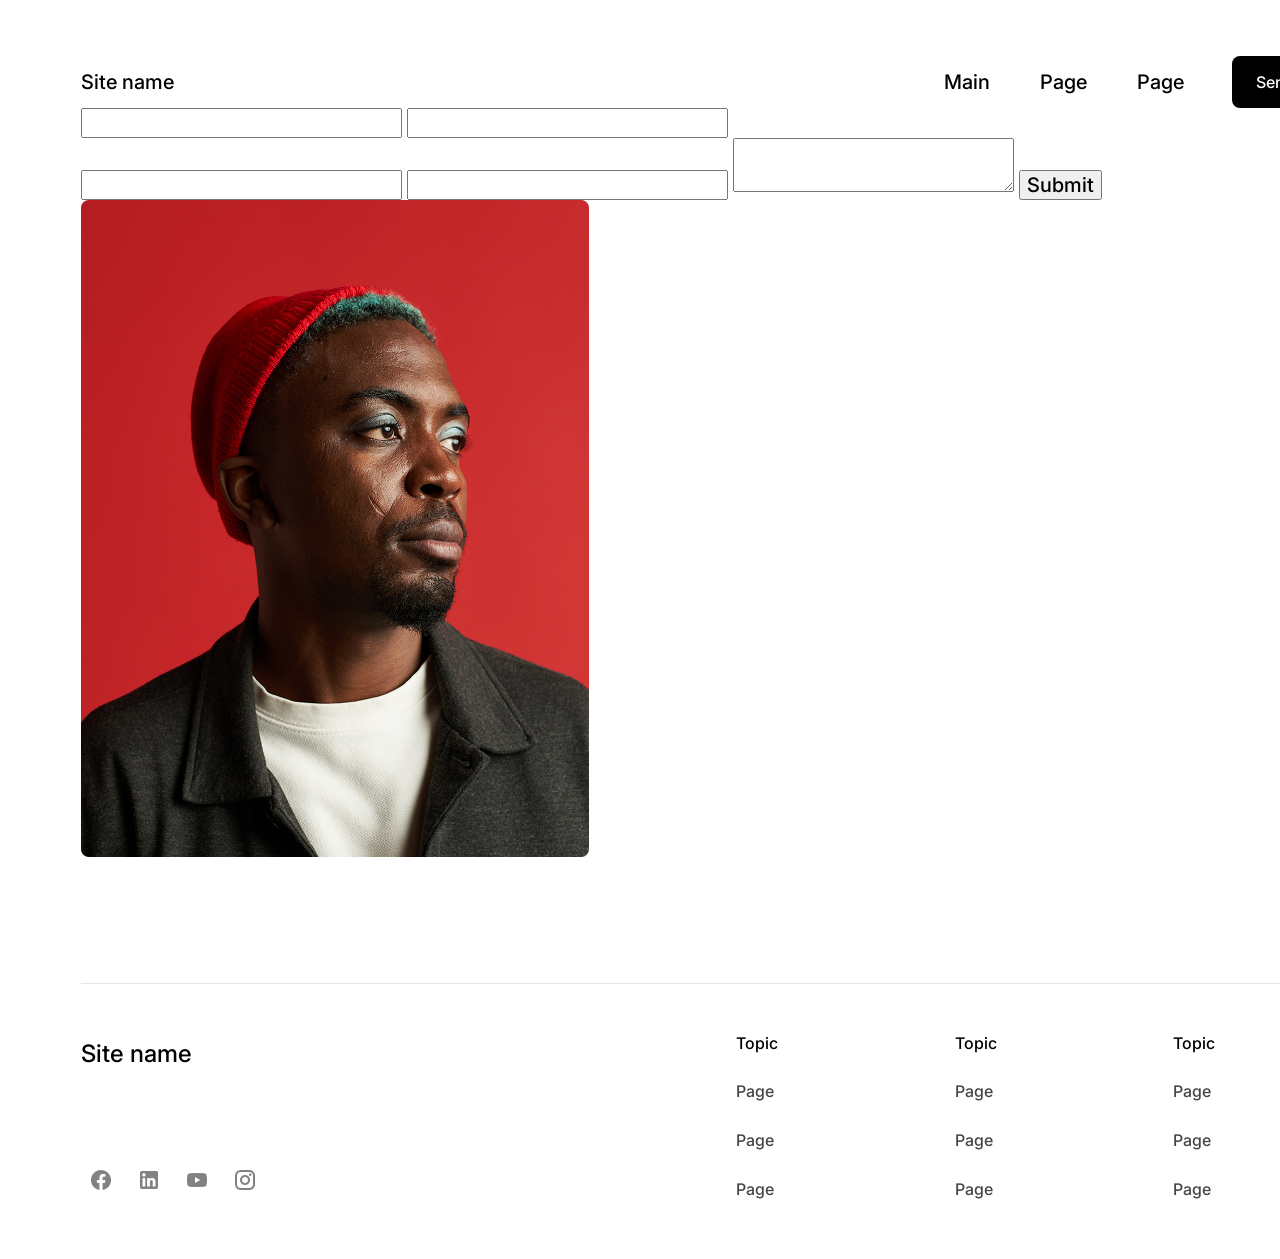
==== contact.html @ 1978d512 "save" ====
<!DOCTYPE html>
<html lang="en">

<head>
    <meta charset="utf-8">

    <meta name="viewport" content="width=device-width, initial-scale=1">

    <title>Test Task Site</title>

    <script src="./js/jquery-4.0.0.min.js"></script>
    <script src="./js/main.js"></script>

    <link rel="stylesheet" href="./css/main.css">
</head>

<body>
    <main id="container">
        <header id="header">
            <div id="top-left">
                <div id="top-logo">
                    <a href="./">
                        Site name
                    </a>
                </div>
            </div>
            
            <div id="top-right">
                <nav id="top-nav-menu" class="nav-menu">
                    <ul class="list-none">
                        <li>
                            <a href="./">
                                Main
                            </a>
                        </li>
                        <li>
                            <a href="./">
                                Page
                            </a>
                        </li>
                        <li>
                            <a href="./">
                                Page
                            </a>
                        </li>
                    </ul>
                </nav>

                <button class="btn-black">
                    Send form
                </button>
            </div>
        </header>
        
        <section id="contact-us">
            <div id="contact-left">
                <form class="contact-form" action="./">
                    <div class="input-group">
                        <input type="text" id="name" name="name" placeholder="">
                        <input type="text" id="lastname" name="lastname" placeholder="">
                    </div>

                    <input type="email" id="email" name="email">

                    <input type="tel" id="tel" name="tel">

                    <textarea name="message" id="message"></textarea>

                    <input type="submit" id="send" name="send">
                </form>
            </div>

            <div id="contact-right">
                <div class="cnt-img">
                    <img src="./img/Hero.jpg" alt="seo word, seo word, seo word">
                </div>
            </div>
        </section>

        <footer>
            <div id="ftr-left">
                <div class="ftr-logo">
                    <a href="./">
                        Site name
                    </a>
                </div>

                <div class="ftr-socials">
                    <a href="#">
                        <img src="./img/fb.png" alt="seo word, seo word, seo word">
                    </a>

                    <a href="#">
                        <img src="./img/in.png" alt="seo word, seo word, seo word">
                    </a>

                    <a href="#">
                        <img src="./img/yt.png" alt="seo word, seo word, seo word">
                    </a>

                    <a href="#">
                        <img src="./img/is.png" alt="seo word, seo word, seo word">
                    </a>
                </div>
            </div>

            <div id="ftr-right">
                <div class="menu-wrap">
                    <strong>
                        Topic
                    </strong>

                    <nav class="menu-body">
                        <ul class="list-none">
                            <li>
                                <a class="color1" href="./#">Page</a>
                            </li>

                            <li>
                                <a class="color1" href="./#">Page</a>
                            </li>

                            <li>
                                <a class="color1" href="./#">Page</a>
                            </li>
                        </ul>
                    </nav>
                </div><!--menu-wrap-->

                <div class="menu-wrap">
                    <strong>
                        Topic
                    </strong>

                    <nav class="menu-body">
                        <ul class="list-none">
                            <li>
                                <a class="color1" href="./#">Page</a>
                            </li>

                            <li>
                                <a class="color1" href="./#">Page</a>
                            </li>

                            <li>
                                <a class="color1" href="./#">Page</a>
                            </li>
                        </ul>
                    </nav>
                </div><!--menu-wrap-->

                <div class="menu-wrap">
                    <strong>
                        Topic
                    </strong>

                    <nav class="menu-body">
                        <ul class="list-none">
                            <li>
                                <a class="color1" href="./#">Page</a>
                            </li>

                            <li>
                                <a class="color1" href="./#">Page</a>
                            </li>

                            <li>
                                <a class="color1" href="./#">Page</a>
                            </li>
                        </ul>
                    </nav>
                </div><!--menu-wrap-->
            </div>
        </footer>
    </main>
</body>

</html>
---- css/main.css ----
@font-face {
    font-family: 'Inter';
    src: url(../fonts/inter-normal.ttf);
}

@font-face {
    font-family: 'Inter-Italic';
    src: url(../fonts/inter-italic.ttf);
}

html, body{
    margin:0;
    padding:0;
    font-family: 'Inter';
    font-size: 20px;
    font-weight: 500;
    color:#000000;
}

body *{
    font-family: 'Inter';
    font-size: 20px;
    font-weight: 500;
    color:#000000;
    box-sizing: border-box;
}

h1{
    font-weight: 700;
    font-size: 64px;
    letter-spacing: 1%;
    margin:50px 0 40px 0;
}

h2{
    font-size: 40px;
    font-weight: 600;
    margin:50px 0 40px 0;
}

h6{
    font-weight: 400;
    font-size: 24px;
    margin:30px 0 20px 0;
}

.head-h.color1,
span.color1{
    color: #828282;
}

a.color1{
    color: #454545;
}

.head-h.align1{
    text-align: center;
}

ul.list-none{
    list-style: none;
    padding:0;
    margin: 0;
}

a{
    text-decoration: none;
}

#container{
    width:1440px;
    margin:0 auto;
    padding-top:40px;
    padding:56px 81px 0 81px;
}

#header{
    display: flex;
    width: 100%;
    justify-content: space-between;
    align-items: center;
    height: 52px;
}

#top-left{
    display: flex;
    width: 50%;
    justify-content: start;
    align-items: center;
}

#top-logo a{
    display: block;
}

#top-right{
    display: flex;
    width: 50%;
    justify-content: end;
    align-items: center;
}

#top-nav-menu ul{
    display:flex;
    margin: 0 48px 0 0;
}

#top-nav-menu ul li{
    padding:0;
    margin: 0 0 0 50px;
}

#top-nav-menu ul li a{

}

.btn-black{
    display: flex;
    justify-content: center;
    align-items: center;
    width:127px;
    height: 52px;
    line-height: 52px;
    border-radius: 8px;
    padding:0;
    margin:0;
    font-size: 16px;
    background-color: #000000;
    border:none;
    outline: none;
    color:#ffffff;
    cursor: pointer;
}

/**********************/

#first-section{
    padding-top:126px;
}

#first-section h1{
    margin-bottom:28px;
}

#first-section h6{
    margin-top:0;
    margin-bottom:27px;
    letter-spacing: 3%;
}

button.align1{
    margin:0 auto;
}

/**********************/

#second-section{
    padding:124px 0 0 0;
}

.slider-img{
    width: 1280px;
    height: 640px;
}

.slider-img img{
    width: 100%;
    border-radius: 8px;
}

/**********************/

#third-section{
    padding:68px 0 0 0;
}

#third-section h2{
    margin-bottom:9px;
    letter-spacing: 3%;
}

#third-section h6{
    margin-top:0;
    letter-spacing: 2%;
}

#reviews{
    display: flex;
    width: 100%;
    flex-wrap: wrap;
    justify-content: space-between;
    padding:19px 0 0 0;
}

.one-review{
    width: 404px;
    padding:31px 31px 34px 31px;
    border-radius: 12px;
    box-shadow: -4px 8px 20px 0 rgba(0, 0, 0, 0.1);
}

.one-review strong{
    letter-spacing: 1%;
}

.user-blk{
    display: flex;
    width: 100%;
    justify-content: start;
    margin:53px 0 0 0;
}

.user-blk .user-img{
    width: 45px;
    height: 45px;
    margin-right: 16px;
}

.user-blk .user-img img{
    width: 100%;
}

.explain-blk{
    display: flex;
    flex-direction: column;
    justify-content: space-between;
    align-items: start;
}

.explain-blk .user-name{
    font-size: 16px;
}

.explain-blk .user-note{
    font-size: 16px;
}

/**********************/

footer{
    display:flex;
    width:100%;
    justify-content: space-between;
    border-top:1px solid #E6E6E6;
    margin-top:121px;
    padding:49px 0 59px 0;
}

#ftr-left{
    display:flex;
    width: 50%;
    flex-direction: column;
    justify-content: space-between;
    align-items: start;
}

#ftr-right{
    display:flex;
    width: 50%;
    justify-content: start;
    padding-left: 16px;
}

.ftr-logo{
    margin:6px 0 50px 0;
}

.ftr-logo a{
    display: block;
    font-size: 24px;
    font-weight: 400px;
}

.ftr-socials{
    display: flex;
    height: 40px;
    justify-content: start;
}

.ftr-socials a{
    display: block;
    width: 40px;
    height: 40px;
    margin-right: 8px;
}

.ftr-socials a:last-of-type{
    margin-right: 0;
}

.ftr-socials a img{
    display: block;
    height: 100%;
}

.menu-wrap{
    width: 187px;
    margin-right: 33px;
}

.menu-wrap:last-of-type{
    margin-right: 0;
}

.menu-wrap strong{
    display: block;
    font-size: 16px;
}

.menu-wrap .menu-body{
    
}

.menu-wrap .menu-body ul{
    
}

.menu-wrap .menu-body ul li{
    margin-top: 25px;
}

.menu-wrap .menu-body ul li a{
    font-size: 16px;
}



@media (max-width:1440px) {
    #container{
        /*width: 100%;*/
    }
}
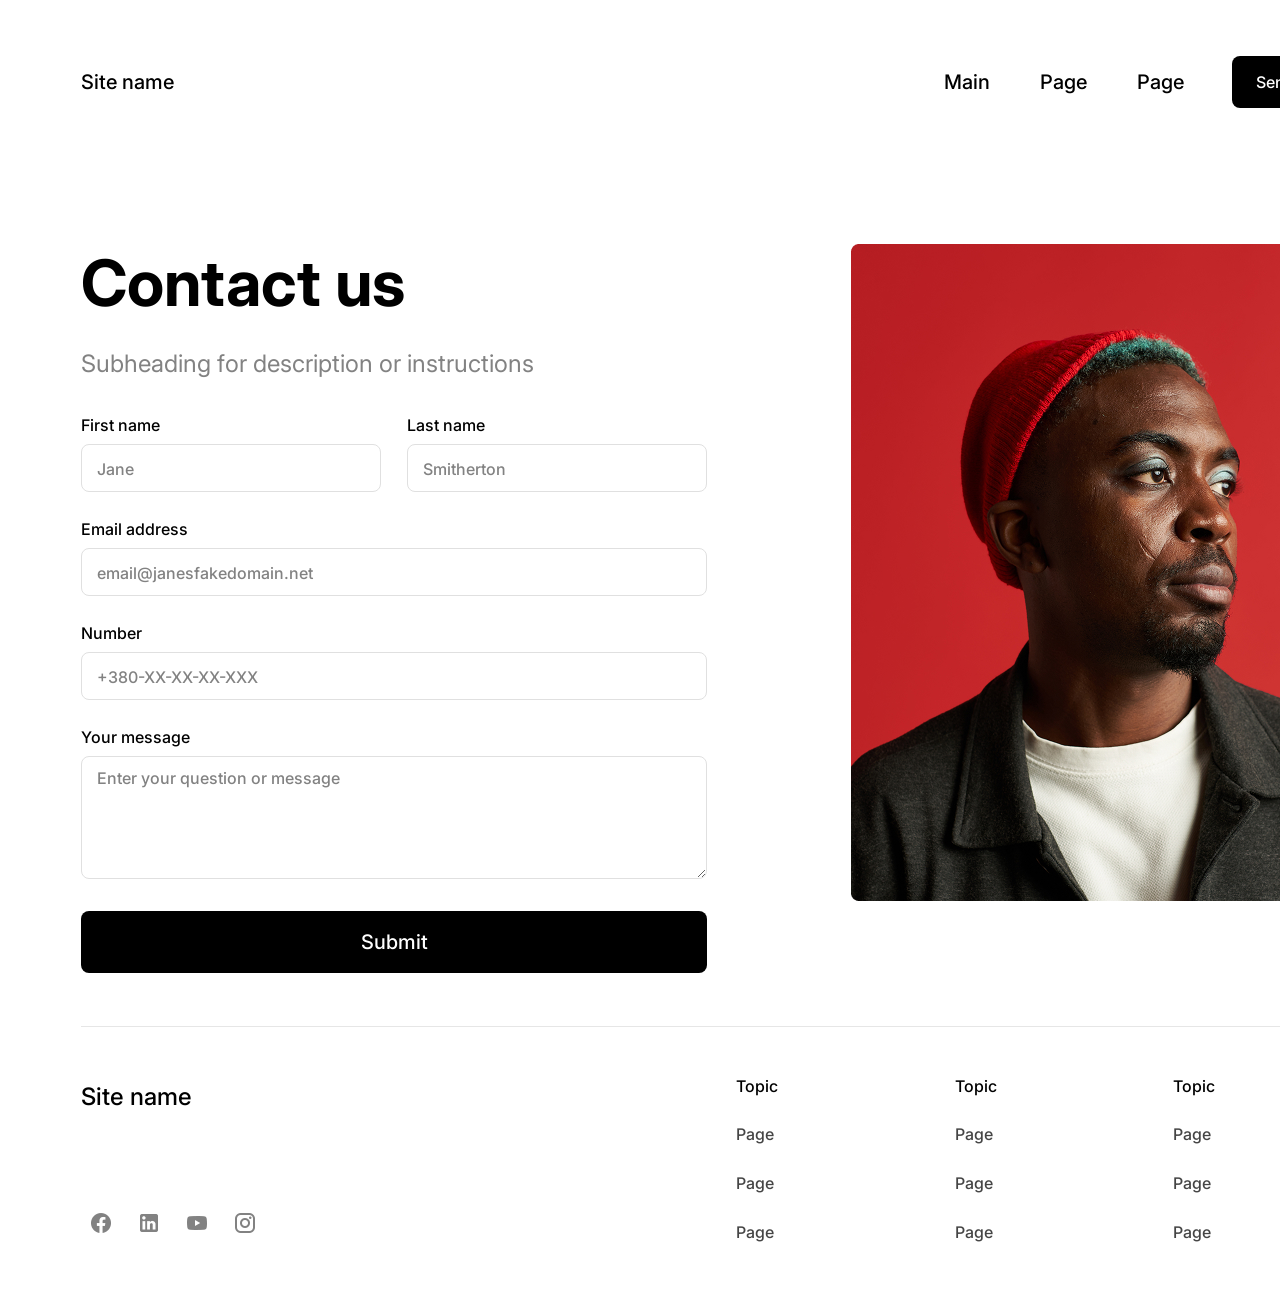
==== commit 57b80d0f: "save" ====
--- a/contact.html
+++ b/contact.html
@@ -54,20 +54,47 @@
         
         <section id="contact-us">
             <div id="contact-left">
-                <form class="contact-form" action="./">
-                    <div class="input-group">
-                        <input type="text" id="name" name="name" placeholder="">
-                        <input type="text" id="lastname" name="lastname" placeholder="">
-                    </div>
-
-                    <input type="email" id="email" name="email">
-
-                    <input type="tel" id="tel" name="tel">
-
-                    <textarea name="message" id="message"></textarea>
-
-                    <input type="submit" id="send" name="send">
-                </form>
+                <div id="cnt-left-inner">
+                    <h1 class="head-h">
+                        Contact us
+                    </h1>
+
+                    <h6 class="head-h color1">
+                        Subheading for description or instructions
+                    </h6>
+
+                    <form class="base-form" action="./">
+                        <div class="input-group">
+                            <label>
+                                <span class="txt">First name</span>
+                                <input type="text" id="name" name="name" placeholder="Jane">
+                            </label>
+                            
+                            <label>
+                                <span class="txt">Last name</span>
+                                <input type="text" id="lastname" name="lastname" placeholder="Smitherton">
+                            </label>
+                        </div>
+
+                        <label>
+                            <span class="txt">Email address</span>
+                            <input type="email" id="email" name="email" placeholder="email@janesfakedomain.net">
+                        </label>
+
+                        <label>
+                            <span class="txt">Number</span>
+                            <input type="tel" id="tel" name="tel" placeholder="+380-ХХ-ХХ-ХХ-ХХХ">
+                        </label>
+
+                        <label>
+                            <span class="txt">Your message</span>
+                            <textarea name="message" id="message" 
+                            placeholder="Enter your question or message"></textarea>
+                        </label>
+
+                        <input type="submit" id="send" name="send" value="Submit">
+                    </form>
+                </div>
             </div>
 
             <div id="contact-right">
--- a/css/main.css
+++ b/css/main.css
@@ -23,6 +23,42 @@
     font-weight: 500;
     color:#000000;
     box-sizing: border-box;
+}
+
+::placeholder{
+    font-size: 16px;
+    color:#828282;
+    opacity: 1;
+}
+
+:-ms-input-placeholder{
+    font-size: 16px;
+    color:#828282;
+    opacity: 1;
+}
+
+::-ms-input-placeholder{
+    font-size: 16px;
+    color:#828282;
+    opacity: 1;
+}
+
+::-moz-placeholder{
+    font-size: 16px;
+    color:#828282;
+    opacity: 1;
+}
+
+:-moz-placeholder{
+    font-size: 16px;
+    color:#828282;
+    opacity: 1;
+}
+
+::-webkit-input-placeholder{
+    font-size: 16px;
+    color:#828282;
+    opacity: 1;
 }
 
 h1{
@@ -171,7 +207,7 @@
 /**********************/
 
 #third-section{
-    padding:68px 0 0 0;
+    padding:68px 0 68px 0;
 }
 
 #third-section h2{
@@ -237,12 +273,103 @@
 
 /**********************/
 
+#contact-us{
+    display: flex;
+    padding:136px 0 0 0;
+}
+
+#contact-left{
+    display: flex;
+    width: 50%;
+    justify-content: start;
+}
+
+#contact-right{
+    display: flex;
+    width: 50%;
+    justify-content: end;
+}
+
+#cnt-left-inner{
+    width: 626px;
+}
+
+#cnt-left-inner h1{
+    margin-top:0;
+    margin-bottom:28px;
+}
+
+#cnt-left-inner h6{
+    margin-top:0;
+    margin-bottom: 37px;
+    letter-spacing: 2%;
+}
+
+.base-form{
+    width: 100%;
+}
+
+.base-form label{
+    display:block;
+}
+
+.base-form > label{
+    margin-bottom:27px;
+}
+
+form .input-group{
+    display: flex;
+    justify-content: space-between;
+    margin-bottom: 27px;
+}
+
+form .input-group label{
+    width: 48%;
+}
+
+form .txt{
+    display: block;
+    margin-bottom:9px;
+    font-size: 16px;
+}
+
+input[type="text"],
+input[type="email"],
+input[type="tel"]{
+    width: 100%;
+    height: 48px;
+    border-radius: 8px;
+    border:1px solid #E0E0E0;
+    padding:0 15px 0 15px;
+}
+
+textarea{
+    width: 100%;
+    height: 123px;
+    border-radius: 8px;
+    border:1px solid #E0E0E0;
+    padding:11px 15px 11px 15px;
+}
+
+input[type="submit"]{
+    width: 100%;
+    height: 62px;
+    background-color: #000000;
+    color: #ffffff;
+    border:none;
+    outline: none;
+    border-radius: 8px;
+    cursor: pointer;
+}
+
+/**********************/
+
 footer{
     display:flex;
     width:100%;
     justify-content: space-between;
     border-top:1px solid #E6E6E6;
-    margin-top:121px;
+    margin-top:53px;
     padding:49px 0 59px 0;
 }
 
@@ -322,7 +449,6 @@
 .menu-wrap .menu-body ul li a{
     font-size: 16px;
 }
-
 
 
 @media (max-width:1440px) {
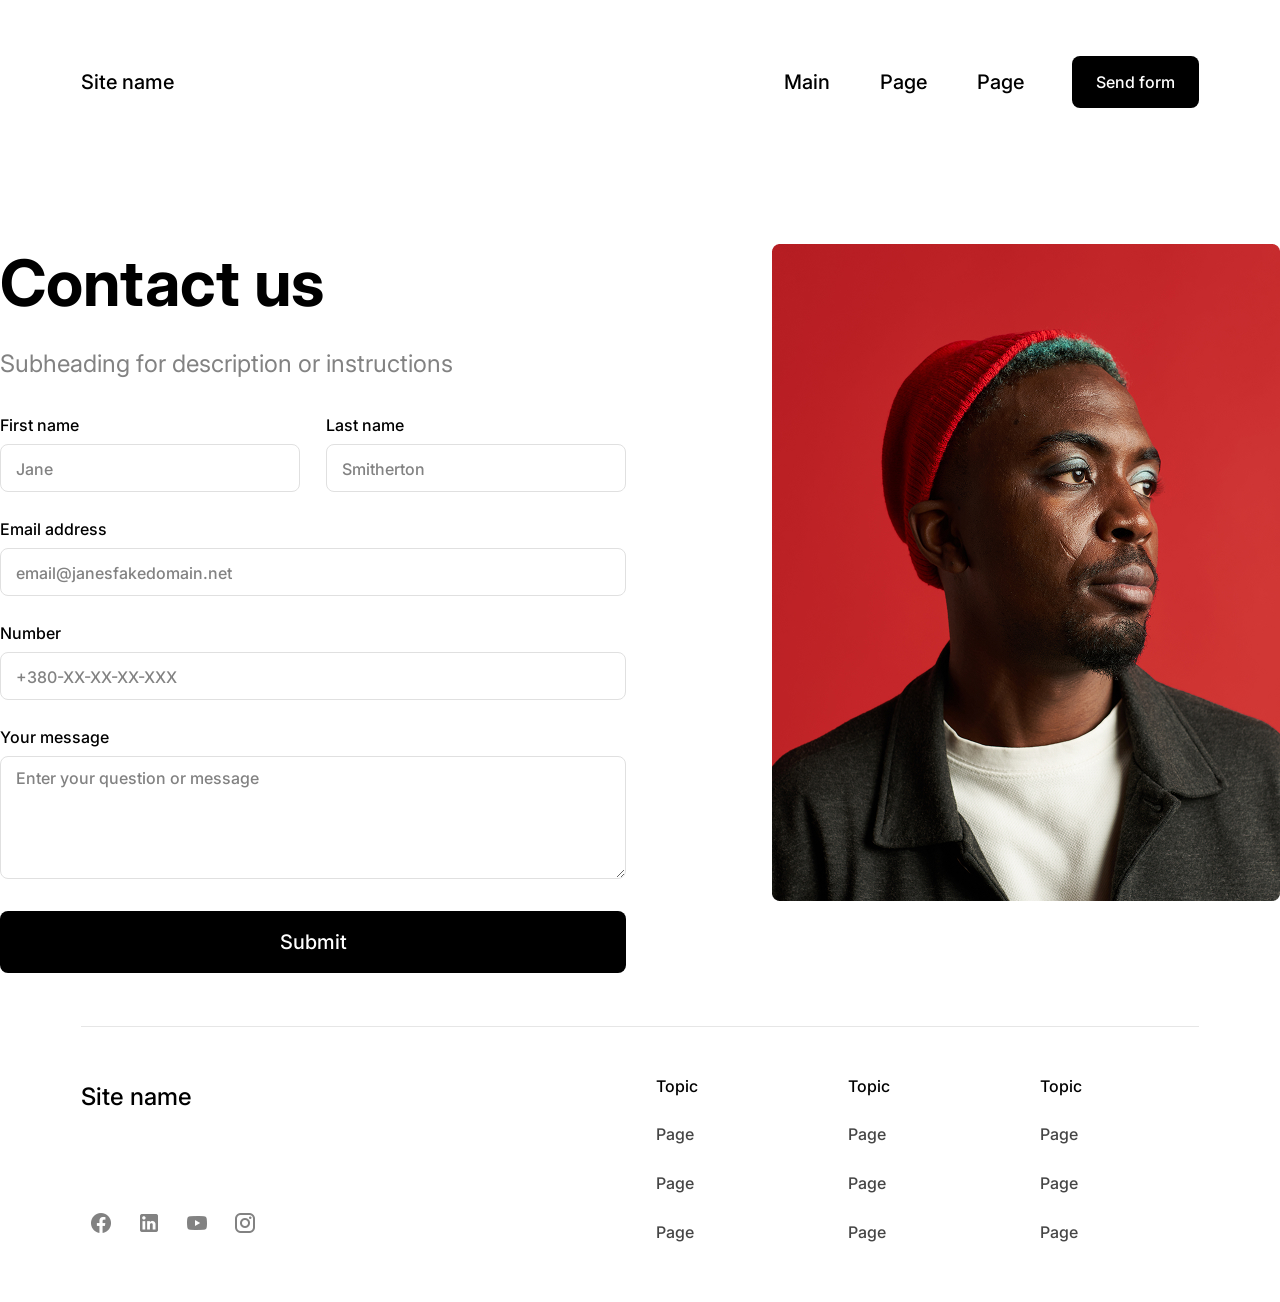
==== commit 0f385948: "save" ====
--- a/contact.html
+++ b/contact.html
@@ -104,101 +104,103 @@
             </div>
         </section>
 
-        <footer>
-            <div id="ftr-left">
-                <div class="ftr-logo">
-                    <a href="./">
-                        Site name
-                    </a>
-                </div>
-
-                <div class="ftr-socials">
-                    <a href="#">
-                        <img src="./img/fb.png" alt="seo word, seo word, seo word">
-                    </a>
-
-                    <a href="#">
-                        <img src="./img/in.png" alt="seo word, seo word, seo word">
-                    </a>
-
-                    <a href="#">
-                        <img src="./img/yt.png" alt="seo word, seo word, seo word">
-                    </a>
-
-                    <a href="#">
-                        <img src="./img/is.png" alt="seo word, seo word, seo word">
-                    </a>
-                </div>
-            </div>
-
-            <div id="ftr-right">
-                <div class="menu-wrap">
-                    <strong>
-                        Topic
-                    </strong>
-
-                    <nav class="menu-body">
-                        <ul class="list-none">
-                            <li>
-                                <a class="color1" href="./#">Page</a>
-                            </li>
-
-                            <li>
-                                <a class="color1" href="./#">Page</a>
-                            </li>
-
-                            <li>
-                                <a class="color1" href="./#">Page</a>
-                            </li>
-                        </ul>
-                    </nav>
-                </div><!--menu-wrap-->
-
-                <div class="menu-wrap">
-                    <strong>
-                        Topic
-                    </strong>
-
-                    <nav class="menu-body">
-                        <ul class="list-none">
-                            <li>
-                                <a class="color1" href="./#">Page</a>
-                            </li>
-
-                            <li>
-                                <a class="color1" href="./#">Page</a>
-                            </li>
-
-                            <li>
-                                <a class="color1" href="./#">Page</a>
-                            </li>
-                        </ul>
-                    </nav>
-                </div><!--menu-wrap-->
-
-                <div class="menu-wrap">
-                    <strong>
-                        Topic
-                    </strong>
-
-                    <nav class="menu-body">
-                        <ul class="list-none">
-                            <li>
-                                <a class="color1" href="./#">Page</a>
-                            </li>
-
-                            <li>
-                                <a class="color1" href="./#">Page</a>
-                            </li>
-
-                            <li>
-                                <a class="color1" href="./#">Page</a>
-                            </li>
-                        </ul>
-                    </nav>
-                </div><!--menu-wrap-->
-            </div>
-        </footer>
+        <section id="footer-section">
+            <footer>
+                <div id="ftr-left">
+                    <div class="ftr-logo">
+                        <a href="./">
+                            Site name
+                        </a>
+                    </div>
+
+                    <div class="ftr-socials">
+                        <a href="#">
+                            <img src="./img/fb.png" alt="seo word, seo word, seo word">
+                        </a>
+
+                        <a href="#">
+                            <img src="./img/in.png" alt="seo word, seo word, seo word">
+                        </a>
+
+                        <a href="#">
+                            <img src="./img/yt.png" alt="seo word, seo word, seo word">
+                        </a>
+
+                        <a href="#">
+                            <img src="./img/is.png" alt="seo word, seo word, seo word">
+                        </a>
+                    </div>
+                </div>
+
+                <div id="ftr-right">
+                    <div class="menu-wrap">
+                        <strong>
+                            Topic
+                        </strong>
+
+                        <nav class="menu-body">
+                            <ul class="list-none">
+                                <li>
+                                    <a class="color1" href="./#">Page</a>
+                                </li>
+
+                                <li>
+                                    <a class="color1" href="./#">Page</a>
+                                </li>
+
+                                <li>
+                                    <a class="color1" href="./#">Page</a>
+                                </li>
+                            </ul>
+                        </nav>
+                    </div><!--menu-wrap-->
+
+                    <div class="menu-wrap">
+                        <strong>
+                            Topic
+                        </strong>
+
+                        <nav class="menu-body">
+                            <ul class="list-none">
+                                <li>
+                                    <a class="color1" href="./#">Page</a>
+                                </li>
+
+                                <li>
+                                    <a class="color1" href="./#">Page</a>
+                                </li>
+
+                                <li>
+                                    <a class="color1" href="./#">Page</a>
+                                </li>
+                            </ul>
+                        </nav>
+                    </div><!--menu-wrap-->
+
+                    <div class="menu-wrap">
+                        <strong>
+                            Topic
+                        </strong>
+
+                        <nav class="menu-body">
+                            <ul class="list-none">
+                                <li>
+                                    <a class="color1" href="./#">Page</a>
+                                </li>
+
+                                <li>
+                                    <a class="color1" href="./#">Page</a>
+                                </li>
+
+                                <li>
+                                    <a class="color1" href="./#">Page</a>
+                                </li>
+                            </ul>
+                        </nav>
+                    </div><!--menu-wrap-->
+                </div>
+            </footer>
+        </section>
     </main>
 </body>
 
--- a/css/main.css
+++ b/css/main.css
@@ -85,10 +85,6 @@
     color: #828282;
 }
 
-a.color1{
-    color: #454545;
-}
-
 .head-h.align1{
     text-align: center;
 }
@@ -101,13 +97,24 @@
 
 a{
     text-decoration: none;
+    text-shadow: 0 0 0px rgba(52, 152, 219, 0);
+    transition: text-shadow 0.4s ease-in-out;
+}
+
+a:hover{
+    text-shadow: 0 8px 20px rgba(0, 0, 0);
+}
+
+a.color1{
+    color: #454545;
 }
 
 #container{
     width:1440px;
     margin:0 auto;
     padding-top:40px;
-    padding:56px 81px 0 81px;
+    /*padding:56px 81px 0 81px;*/
+    padding:56px 0 0 0;
 }
 
 #header{
@@ -116,6 +123,12 @@
     justify-content: space-between;
     align-items: center;
     height: 52px;
+    padding:0 81px 0 81px;
+}
+
+section{
+    padding-left:81px;
+    padding-right:81px;
 }
 
 #top-left{
@@ -168,6 +181,10 @@
     cursor: pointer;
 }
 
+.btn-menu{
+    display: none;
+}
+
 /**********************/
 
 #first-section{
@@ -191,7 +208,7 @@
 /**********************/
 
 #second-section{
-    padding:124px 0 0 0;
+    padding-top:124px;
 }
 
 .slider-img{
@@ -204,10 +221,38 @@
     border-radius: 8px;
 }
 
+.slider-img img:nth-child(1){
+    display: block;
+}
+
+.slider-img img:nth-child(2){
+    display: none;
+}
+
+.slider-img img,
+.user-blk .user-img img,
+.ftr-socials a img,
+#contact-right .cnt-img img{
+    object-fit: cover; 
+    transition: transform 0.9s ease;
+}
+
+.slider-img img:hover,
+#contact-right .cnt-img img:hover{
+    transform: scale(1.1);
+    cursor: pointer;
+}
+
+.user-blk .user-img img:hover,
+.ftr-socials a img:hover{
+    transform: scale(1.5);
+}
+
 /**********************/
 
 #third-section{
-    padding:68px 0 68px 0;
+    padding-top:68px;
+    padding-bottom:68px;
 }
 
 #third-section h2{
@@ -247,6 +292,7 @@
 }
 
 .user-blk .user-img{
+    display: block;
     width: 45px;
     height: 45px;
     margin-right: 16px;
@@ -275,6 +321,8 @@
 
 #contact-us{
     display: flex;
+    justify-content: space-between;
+    flex-wrap: wrap;
     padding:136px 0 0 0;
 }
 
@@ -362,7 +410,15 @@
     cursor: pointer;
 }
 
+#contact-right .cnt-img{
+    width: 508px;
+}
+
 /**********************/
+
+#footer-section{
+    
+}
 
 footer{
     display:flex;
@@ -453,6 +509,110 @@
 
 @media (max-width:1440px) {
     #container{
-        /*width: 100%;*/
+        width: 100%;
+    }
+}
+
+
+@media (max-width:768px) {
+    #container{
+        overflow: hidden;
+    }
+
+    #top-nav-menu{
+        display:none;
+    }
+
+    .btn-menu{
+        display: block;
+        width: 51px;
+        height: 31px;
+        margin:  0 29px 12px 0;
+        padding: 0;
+        background-color: transparent;
+        background-color: initial;
+        border:none;
+        outline: none;
+    }
+
+    .btn-menu img{
+        width: 100%;
+    }
+
+    #top-right .btn-black{
+        display: none;
+    }
+
+    /**********************/
+
+    #first-section{
+        padding-top: 11px;
+    }
+
+    #second-section{
+        padding-top: 57px;
+        padding-left:42px;
+        padding-right:42px;
+    }
+
+    .slider-img{
+        width: 684px;
+        height: 640px;
+    }
+
+    .slider-img img:nth-child(1){
+        display: none;
+    }
+
+    .slider-img img:nth-child(2){
+        display: block;
+    }
+
+    .slider-img img:hover{
+        transform: none;
+    }
+
+    /**********************/
+
+    #third-section{
+        padding-top: 33px;
+    }
+
+    #reviews{
+        display: block;
+        width: 100%;
+        padding-top: 35px;
+        padding-left: 15px;
+        padding-right: 15px;
+    }
+
+    .one-review{
+        width: 100%;
+        margin-bottom:36px;
+        padding-bottom: 29px;
+    }
+
+    /**********************/
+
+    footer{
+        border:none;
+        margin-top:40px;
+    }
+
+    #ftr-right{
+        justify-content: end;
+    }
+
+    .menu-wrap{
+        width: 123px;
+        margin-right: 15px;
+    }
+
+    .menu-wrap strong{
+        text-align: right;
+    }
+
+    .menu-wrap .menu-body ul li{
+        text-align: right;
     }
 }
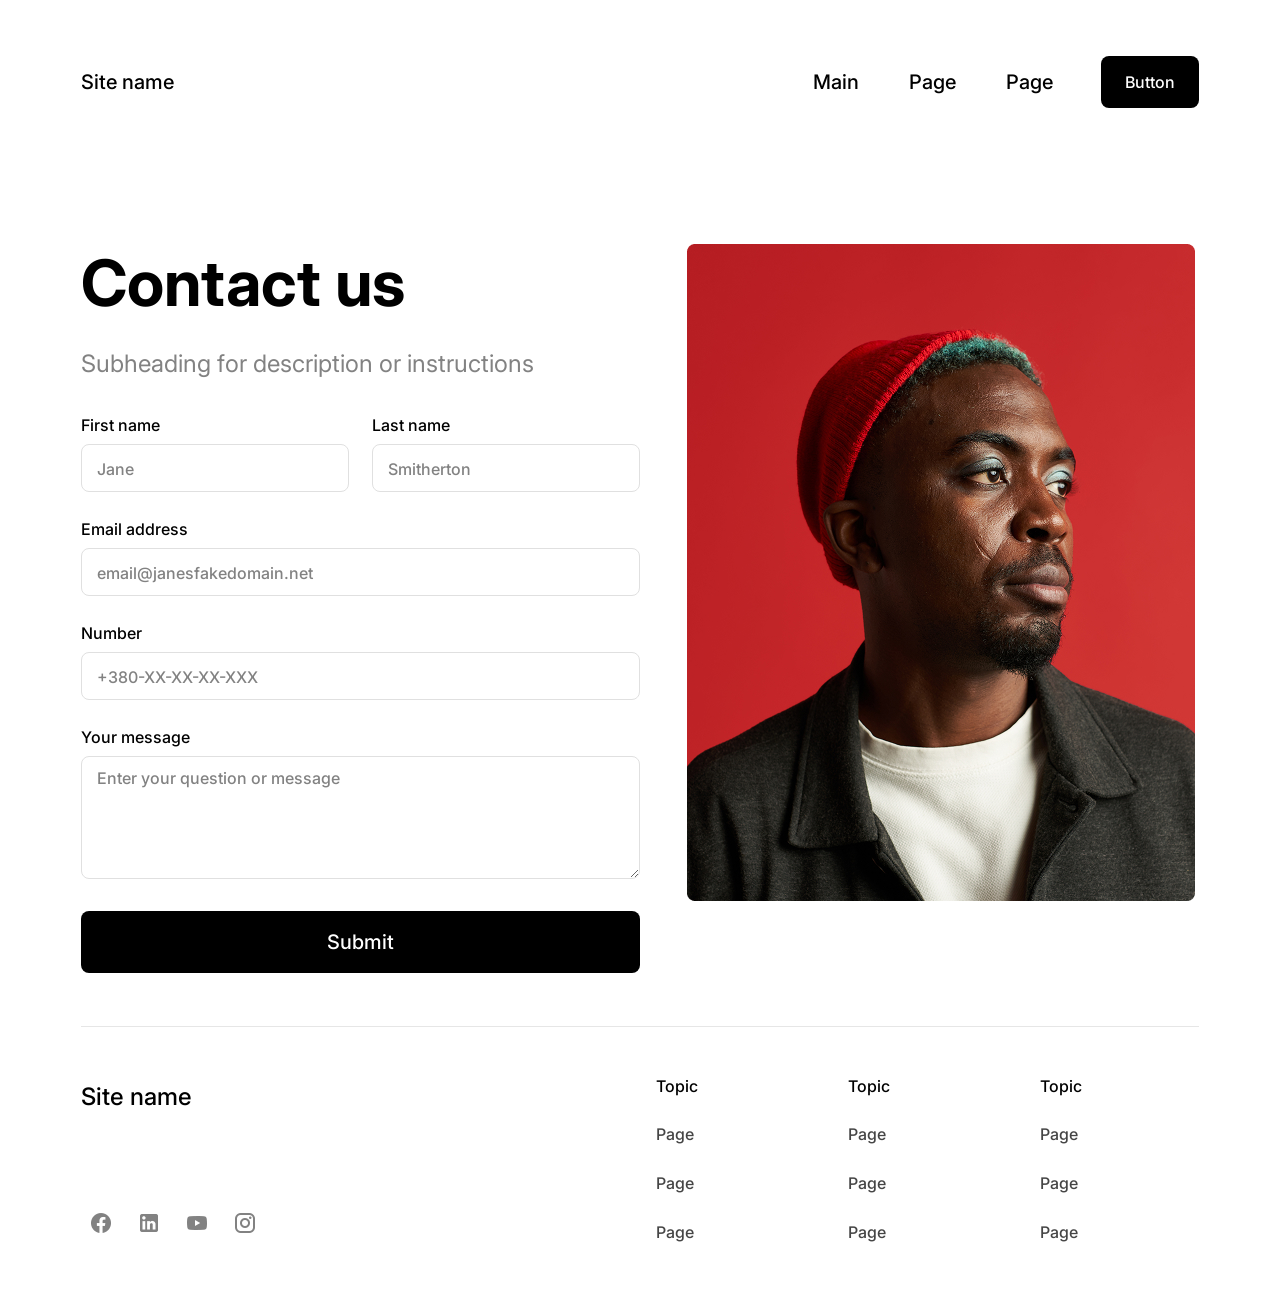
==== commit 1096c266: "save" ====
--- a/contact.html
+++ b/contact.html
@@ -47,7 +47,11 @@
                 </nav>
 
                 <button class="btn-black">
-                    Send form
+                    Button
+                </button>
+
+                <button class="btn-menu">
+                    <img src="./img/More.svg" alt="">
                 </button>
             </div>
         </header>
--- a/css/main.css
+++ b/css/main.css
@@ -167,11 +167,10 @@
     display: flex;
     justify-content: center;
     align-items: center;
-    width:127px;
     height: 52px;
     line-height: 52px;
     border-radius: 8px;
-    padding:0;
+    padding:0 24px 0 24px;
     margin:0;
     font-size: 16px;
     background-color: #000000;
@@ -276,6 +275,7 @@
 .one-review{
     width: 404px;
     padding:31px 31px 34px 31px;
+    margin-bottom:36px;
     border-radius: 12px;
     box-shadow: -4px 8px 20px 0 rgba(0, 0, 0, 0.1);
 }
@@ -323,7 +323,8 @@
     display: flex;
     justify-content: space-between;
     flex-wrap: wrap;
-    padding:136px 0 0 0;
+    padding-top:136px;
+    padding-bottom:36px;
 }
 
 #contact-left{
@@ -412,6 +413,7 @@
 
 #contact-right .cnt-img{
     width: 508px;
+    margin-right: 4px;
 }
 
 /**********************/
@@ -425,7 +427,7 @@
     width:100%;
     justify-content: space-between;
     border-top:1px solid #E6E6E6;
-    margin-top:53px;
+    margin-top:17px;
     padding:49px 0 59px 0;
 }
 
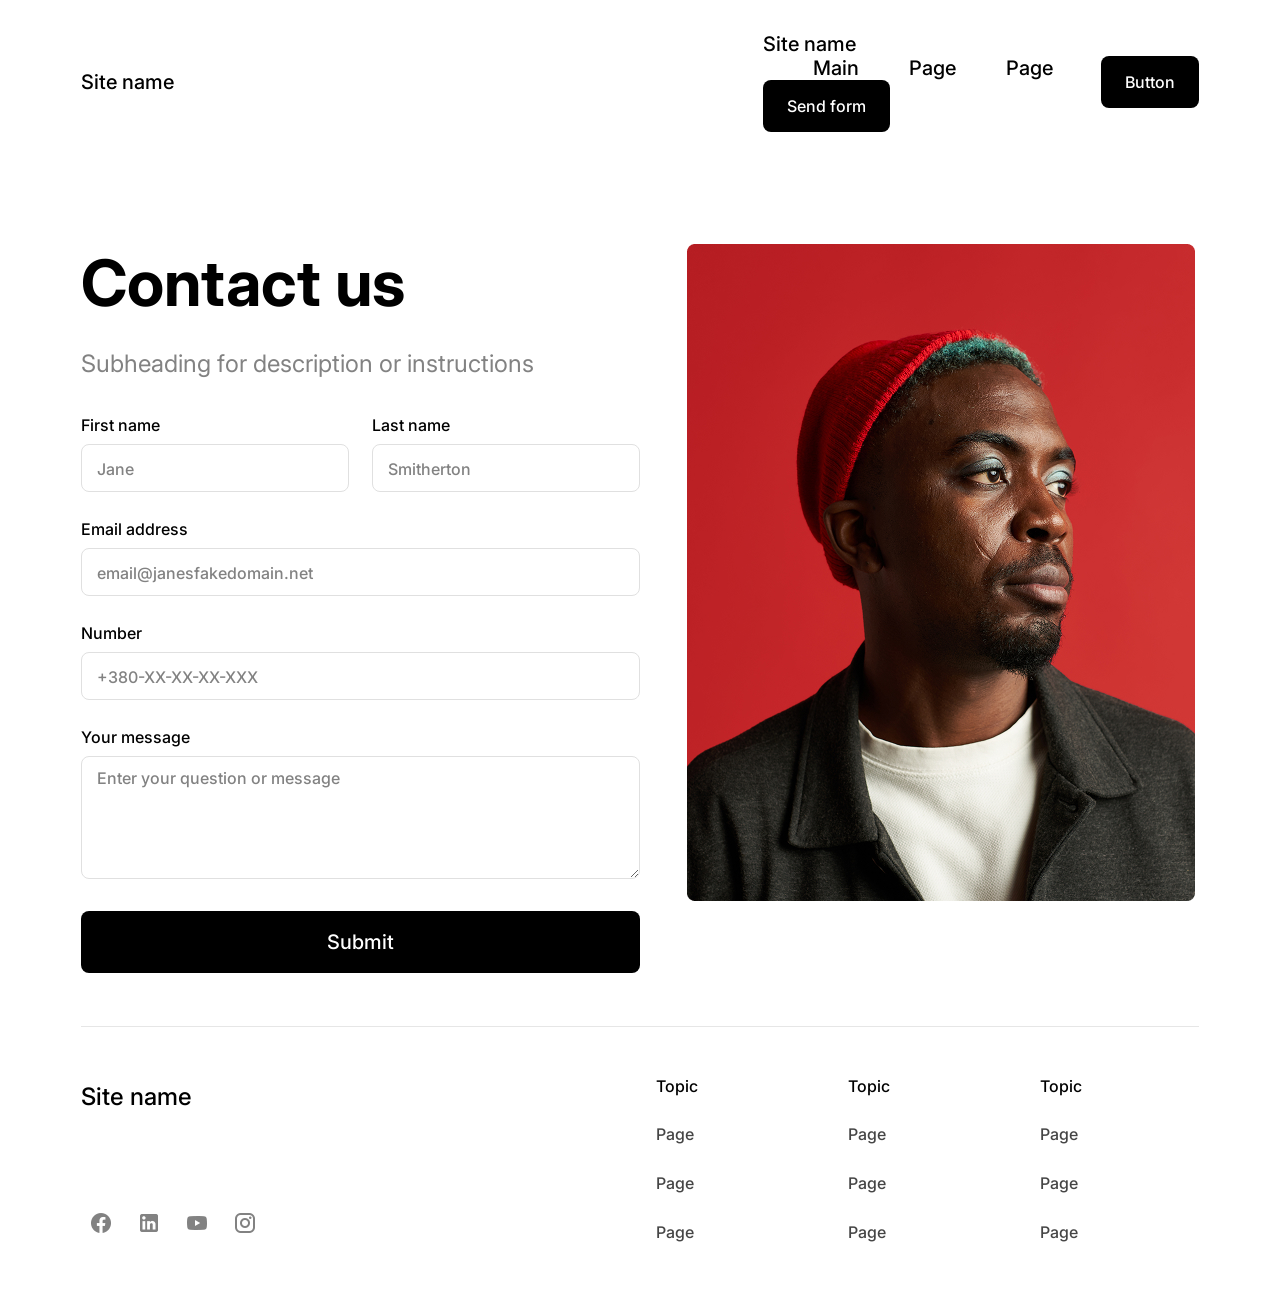
==== commit d72037a4: "save" ====
--- a/contact.html
+++ b/contact.html
@@ -27,6 +27,12 @@
             
             <div id="top-right">
                 <nav id="top-nav-menu" class="nav-menu">
+                    <div id="top-logo">
+                        <a href="./">
+                            Site name
+                        </a>
+                    </div>
+                    
                     <ul class="list-none">
                         <li>
                             <a href="./">
@@ -44,6 +50,12 @@
                             </a>
                         </li>
                     </ul>
+
+                    <button class="btn-close"></button>
+
+                    <button class="btn-black">
+                        Send form
+                    </button>
                 </nav>
 
                 <button class="btn-black">
--- a/css/main.css
+++ b/css/main.css
@@ -109,6 +109,10 @@
     color: #454545;
 }
 
+button{
+    cursor: pointer;
+}
+
 #container{
     width:1440px;
     margin:0 auto;
@@ -180,7 +184,9 @@
     cursor: pointer;
 }
 
-.btn-menu{
+.btn-menu,
+.btn-close,
+#top-nav-menu .top-logo{
     display: none;
 }
 
@@ -416,6 +422,10 @@
     margin-right: 4px;
 }
 
+#contact-right .cnt-img img{
+    width: 100%;
+}
+
 /**********************/
 
 #footer-section{
@@ -522,14 +532,75 @@
     }
 
     #top-nav-menu{
-        display:none;
+        display:block;
+        width:100%;
+        position:fixed;
+        top:0; bottom:0; left:-768px; right: initial;
+        left: 0;
+        z-index:9999;
+        padding:70px 81px 0 81px;
+        background-color: #ffffff;
+        overflow: auto;
+    }
+
+    #top-nav-menu .top-logo{
+        display: block;
+    }
+
+    #top-nav-menu ul{
+        display: block;
+        width: 100%;
+        margin: 0 0 54px 0;
+        padding: 82px 0 0 0;
+        text-align: center;
+    }
+
+    #top-nav-menu ul li{
+        width: 100%;
+        margin: 0 0 10px 0;
+        padding: 0;
+    }
+
+    #top-nav-menu ul li a{
+        display: block;
+        width: 100%;
+        height: 37px;
+        line-height: 37px;
+        margin: 0;
+        padding: 0;
+        position: relative;
+    }
+
+    #top-nav-menu ul li a::after{
+        display: block;
+        content: '';
+        width:100%;
+        height: 1px;
+        background-color: #D2D2D2;
+        position: absolute;
+        top:initial; bottom: -5px; left: -59px; right: initial;
+    }
+
+    #top-right #top-nav-menu .btn-black{
+        display: block;
+        margin: 0 auto;
+        padding-left: 64px;
+        padding-right: 64px;
     }
 
     .btn-menu{
         display: block;
         width: 51px;
         height: 31px;
+
+        /***************************
+        must be without this margin manipulation but in figma 
+        not accurate centration by top menu elements of website.
+        */
         margin:  0 29px 12px 0;
+        /***************************/
+        /*margin:0; <-- */
+
         padding: 0;
         background-color: transparent;
         background-color: initial;
@@ -541,6 +612,22 @@
         width: 100%;
     }
 
+    .btn-close{
+        display: block;
+        width:68px;
+        height: 40px;
+        background-image: url(../img/x.svg);
+        background-repeat: no-repeat;
+        background-size: contain;
+        background-position:left;
+        border:none;
+        outline: none;
+        background-color: initial;
+        background-color: transparent;
+        position:absolute;
+        top:57px; bottom:initial; left: initial; right: 80px;
+    }
+
     #top-right .btn-black{
         display: none;
     }
@@ -596,6 +683,93 @@
 
     /**********************/
 
+    #contact-us{
+        display: flex;
+        flex-direction: column-reverse;
+        padding-top: 74px;
+        padding-bottom: 3px;
+    }
+
+    #contact-left{
+        width: 100%;
+        justify-content: start;
+    }
+
+    #contact-right{
+        width: 100%;
+        justify-content: start;
+    }
+
+    #contact-right .cnt-img{
+        margin:0 auto;
+    }
+
+    #contact-left{
+        padding-top:33px;
+    }
+
+    #cnt-left-inner h1{
+        text-align: center;
+        margin-bottom: 34px;
+    }
+
+    #cnt-left-inner h6{
+        /*By normal must be:*/
+        /*text-align: center;*/
+
+        margin-bottom: 41px;
+
+        /*But in figma not center align of this h6:*/
+        margin-left: 5px;
+    }
+
+    #cnt-left-inner{
+        width: 517px;
+        margin: 0 auto;
+    }
+
+    form .input-group{
+        display: block;
+    }
+
+    form .input-group label{
+        width: 100%;
+        margin-bottom: 27px;
+    }
+
+    textarea{
+        height: 162px;
+    }
+
+    input[type="submit"]{
+        height: 71px;
+        margin-top:-2px;
+    }
+
+    input[type="text"], 
+    input[type="email"], 
+    input[type="tel"],
+    textarea,
+    input[type="submit"]{
+        /*
+        Must be 100% width but in figma out block of inputs don`t match 
+        with width of self inputs
+        ********||**
+        ********\/**/
+        width: 506px;
+        /*Not accurate centration of website blocks in figma*/
+    }
+
+    #contact-us + #footer-section{
+        /*
+        Main page of website don't match with Contact page in figma by horizontal 
+        in footer.
+        */
+        padding-right: 62px;
+    }
+
+    /**********************/
+
     footer{
         border:none;
         margin-top:40px;
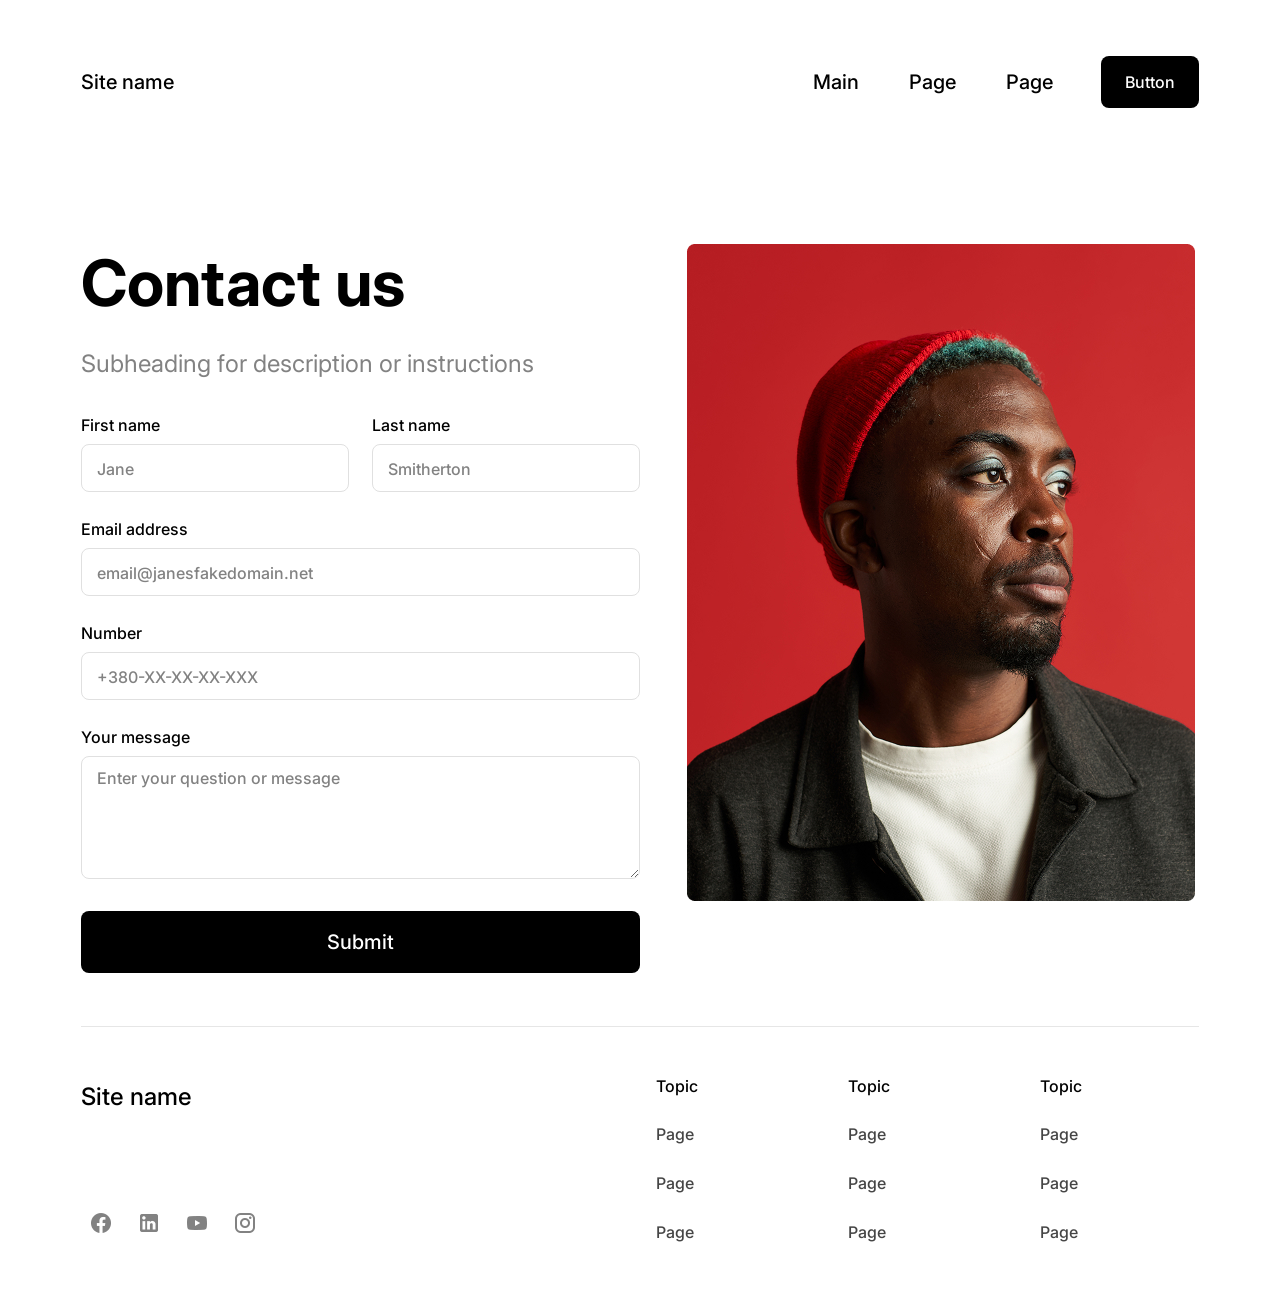
==== commit f9861767: "save" ====
--- a/contact.html
+++ b/contact.html
@@ -18,7 +18,7 @@
     <main id="container">
         <header id="header">
             <div id="top-left">
-                <div id="top-logo">
+                <div class="top-logo">
                     <a href="./">
                         Site name
                     </a>
@@ -27,7 +27,7 @@
             
             <div id="top-right">
                 <nav id="top-nav-menu" class="nav-menu">
-                    <div id="top-logo">
+                    <div class="top-logo">
                         <a href="./">
                             Site name
                         </a>
@@ -53,14 +53,14 @@
 
                     <button class="btn-close"></button>
 
-                    <button class="btn-black">
+                    <a href="./contact.html" class="btn btn-black">
                         Send form
-                    </button>
+                    </a>
                 </nav>
 
-                <button class="btn-black">
+                <a href="./contact.html" class="btn btn-black">
                     Button
-                </button>
+                </a>
 
                 <button class="btn-menu">
                     <img src="./img/More.svg" alt="">
--- a/css/main.css
+++ b/css/main.css
@@ -113,6 +113,13 @@
     cursor: pointer;
 }
 
+a.btn,
+button.btn{
+    display: inline-flex;
+    justify-content: center;
+    align-items: center;
+}
+
 #container{
     width:1440px;
     margin:0 auto;
@@ -142,7 +149,7 @@
     align-items: center;
 }
 
-#top-logo a{
+.top-logo a{
     display: block;
 }
 
@@ -167,10 +174,11 @@
 
 }
 
+.btn-center{
+    text-align: center;
+}
+
 .btn-black{
-    display: flex;
-    justify-content: center;
-    align-items: center;
     height: 52px;
     line-height: 52px;
     border-radius: 8px;
@@ -186,7 +194,8 @@
 
 .btn-menu,
 .btn-close,
-#top-nav-menu .top-logo{
+#top-nav-menu .top-logo,
+#top-right #top-nav-menu .btn-black{
     display: none;
 }
 
@@ -532,13 +541,13 @@
     }
 
     #top-nav-menu{
-        display:block;
+        display:none;
         width:100%;
         position:fixed;
         top:0; bottom:0; left:-768px; right: initial;
         left: 0;
         z-index:9999;
-        padding:70px 81px 0 81px;
+        padding:70px 81px 70px 81px;
         background-color: #ffffff;
         overflow: auto;
     }
@@ -582,7 +591,7 @@
     }
 
     #top-right #top-nav-menu .btn-black{
-        display: block;
+        display: inline-flex;
         margin: 0 auto;
         padding-left: 64px;
         padding-right: 64px;
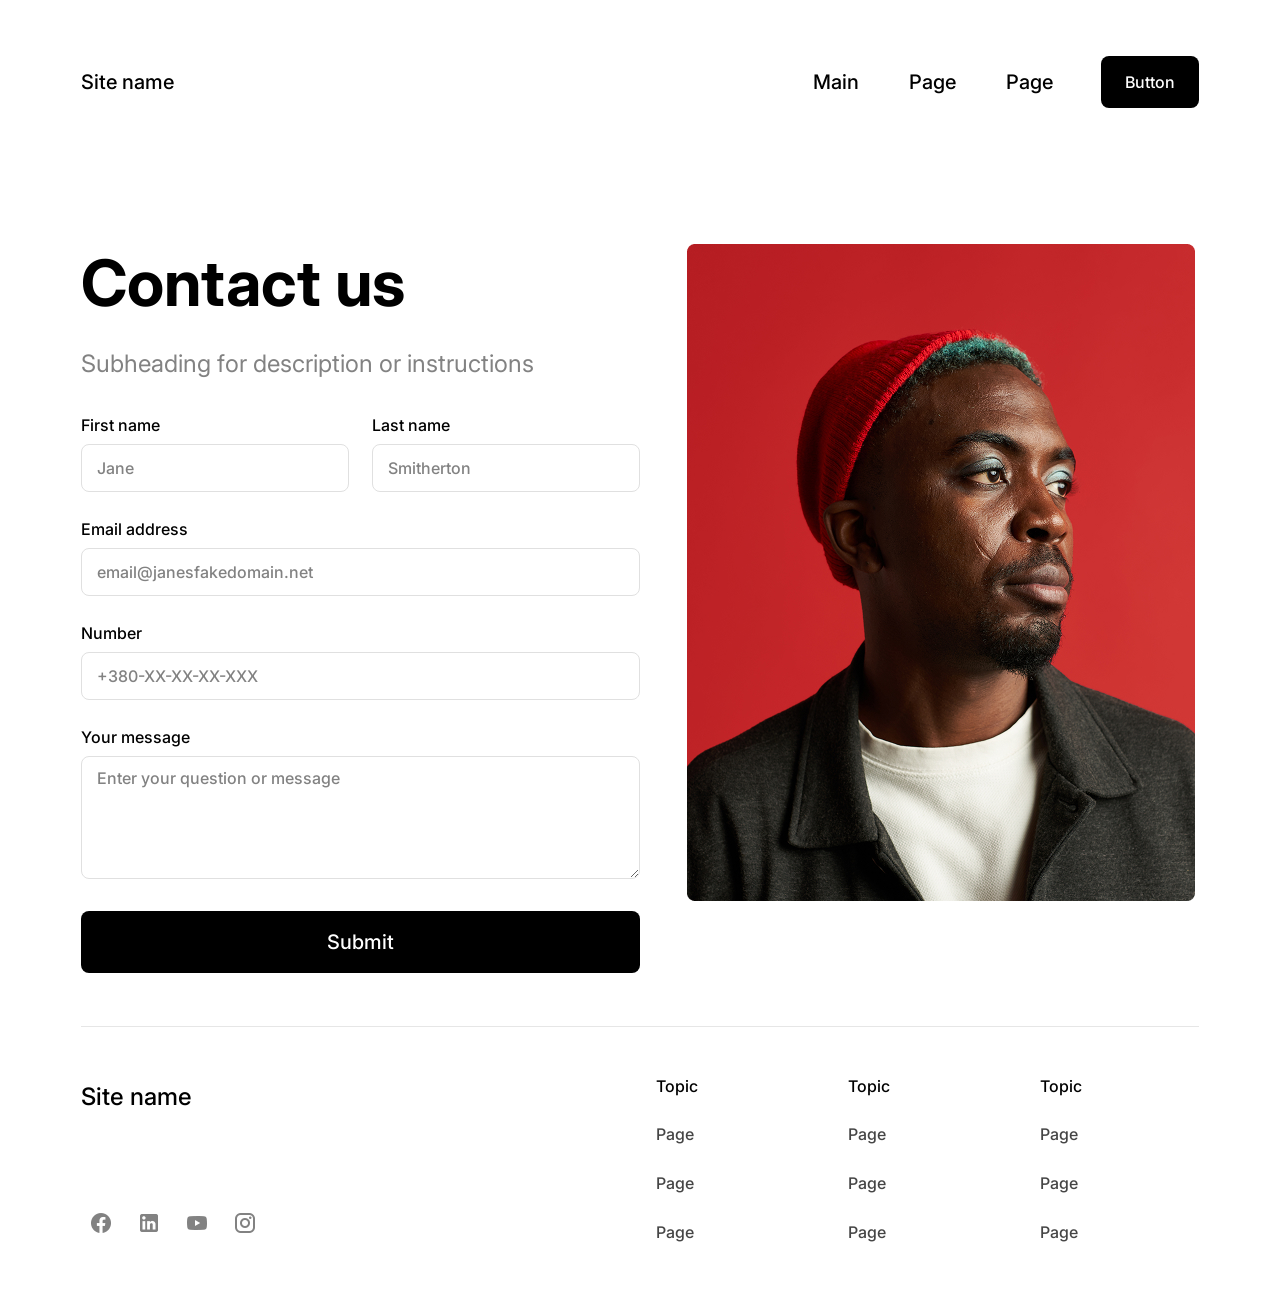
==== commit 52dd1b90: "save" ====
--- a/contact.html
+++ b/contact.html
@@ -53,9 +53,11 @@
 
                     <button class="btn-close"></button>
 
-                    <a href="./contact.html" class="btn btn-black">
-                        Send form
-                    </a>
+                    <div class="btn-center">
+                        <a href="./contact.html" class=" btn btn-black">
+                            Send form
+                        </a>
+                    </div>
                 </nav>
 
                 <a href="./contact.html" class="btn btn-black">
--- a/css/main.css
+++ b/css/main.css
@@ -405,6 +405,7 @@
     border-radius: 8px;
     border:1px solid #E0E0E0;
     padding:0 15px 0 15px;
+    font-size: 16px;
 }
 
 textarea{
@@ -413,6 +414,7 @@
     border-radius: 8px;
     border:1px solid #E0E0E0;
     padding:11px 15px 11px 15px;
+    font-size: 16px;
 }
 
 input[type="submit"]{
